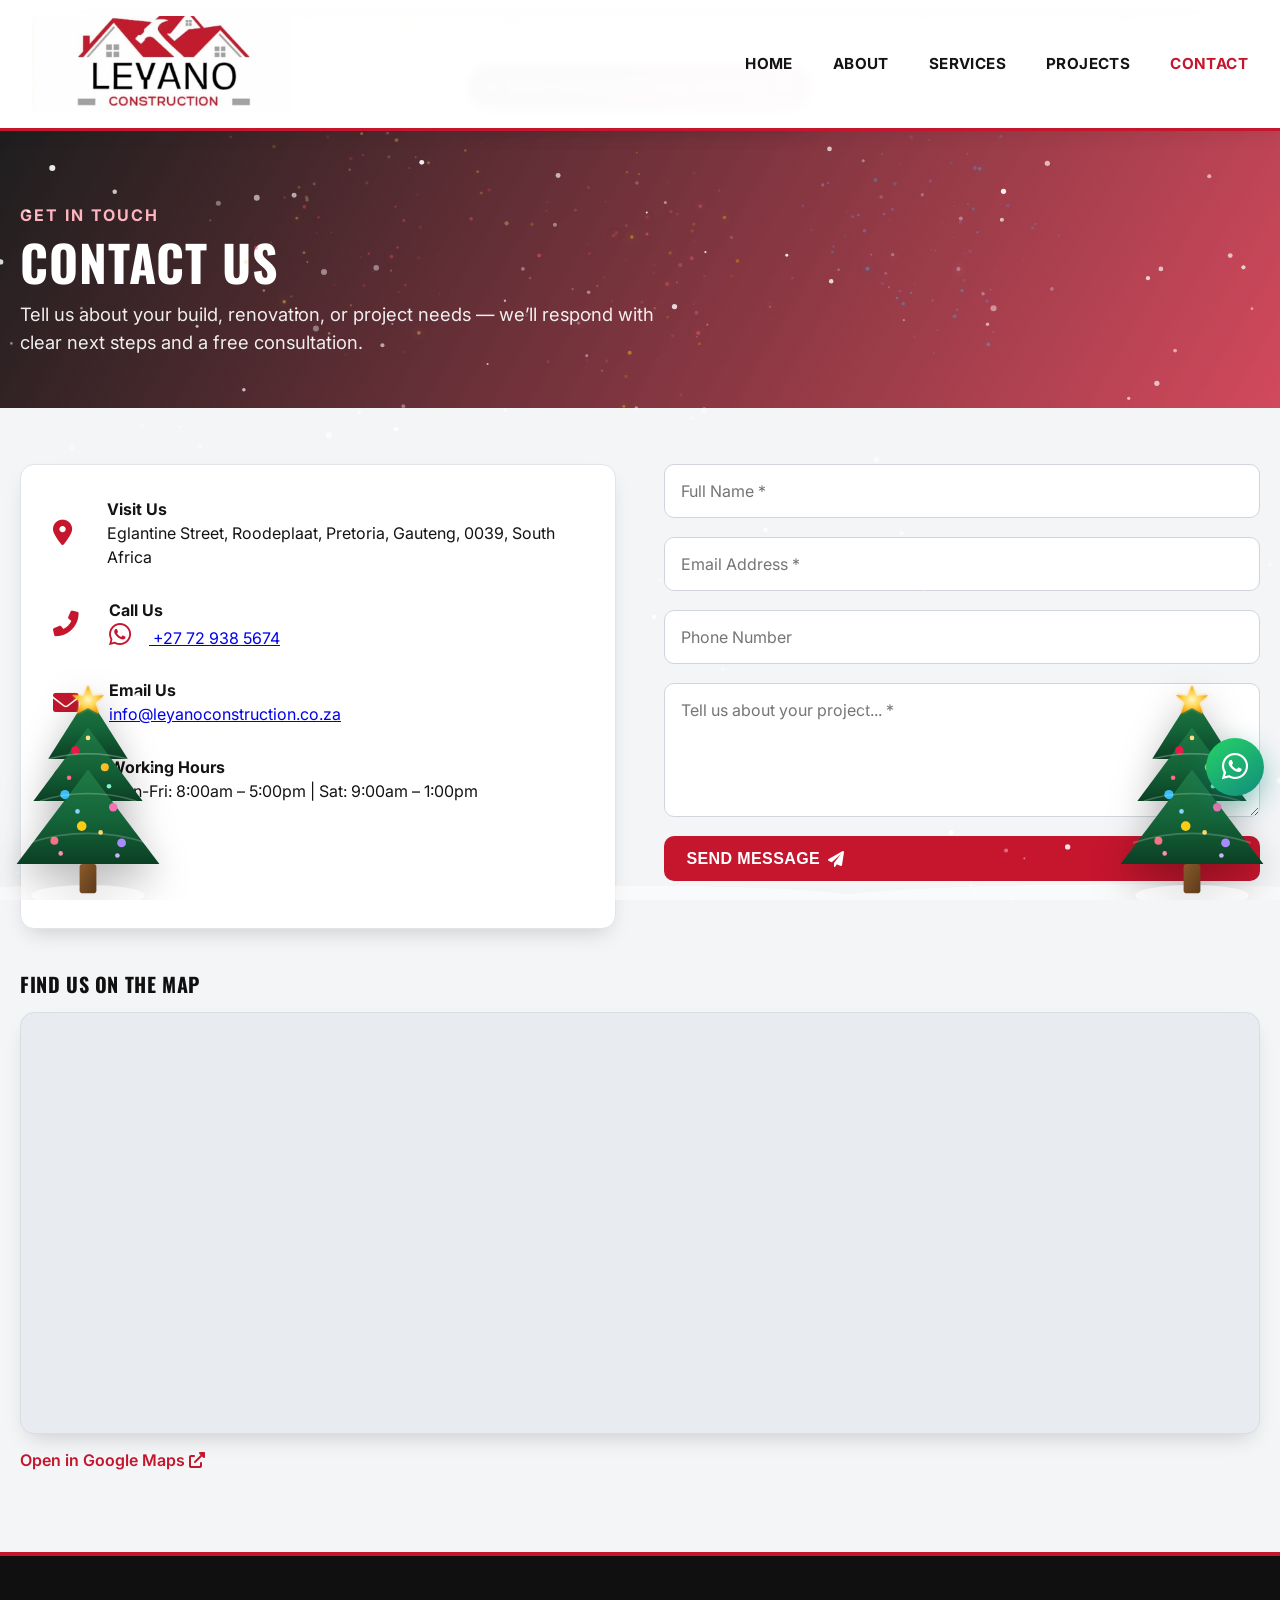
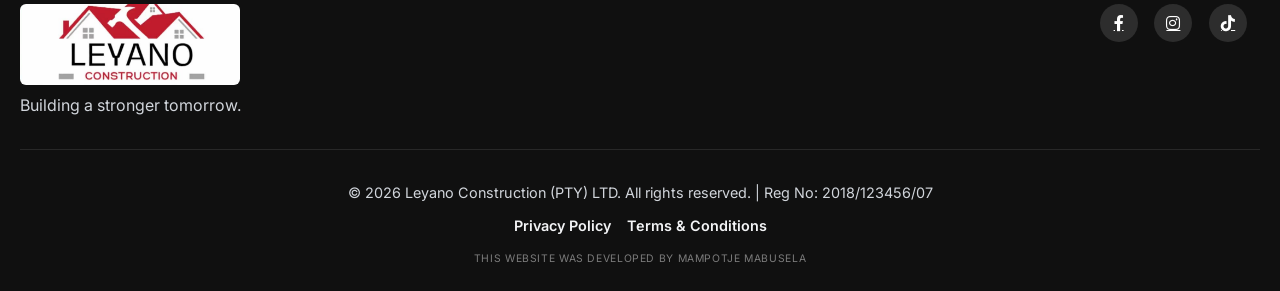
==== contact.html @ b2e906f3 "Split Projects and Contact into dedicated pages with a location map. Co-authored-by: Cursor <cursora" ====
<!DOCTYPE html>
<html lang="en">
<head>
  <meta charset="UTF-8">
  <meta name="viewport" content="width=device-width, initial-scale=1.0, viewport-fit=cover">
  <meta name="description" content="Contact Leyano Construction (PTY) LTD in Roodeplaat, Pretoria. Call, WhatsApp, email, or visit us for a free construction quote.">
  <title>Contact | Leyano Construction</title>
  <link href="https://fonts.googleapis.com/css2?family=Great+Vibes&family=Inter:opsz,wght@14..32,300;14..32,400;14..32,600;14..32,700;14..32,800&family=Oswald:wght@500;600;700&display=swap" rel="stylesheet">
  <link rel="stylesheet" href="https://cdnjs.cloudflare.com/ajax/libs/font-awesome/6.0.0-beta3/css/all.min.css">
  <link rel="stylesheet" href="assets/site.css">
  <link rel="stylesheet" href="assets/festive.css">
</head>
<body>
  <header>
    <div class="nav-bar">
      <a class="logo" href="index.html" aria-label="Leyano Construction home">
        <img src="assets/leyano-logo.png" alt="Leyano Construction logo">
      </a>
      <button class="menu-toggle" id="mobile-menu" aria-label="Toggle navigation menu" aria-controls="nav-links" aria-expanded="false">
        <i class="fas fa-bars"></i>
      </button>
      <ul class="nav-links" id="nav-links">
        <li><a href="index.html" class="nav-link">Home</a></li>
        <li><a href="index.html#about" class="nav-link">About</a></li>
        <li><a href="index.html#services" class="nav-link">Services</a></li>
        <li><a href="projects.html" class="nav-link">Projects</a></li>
        <li><a href="contact.html" class="nav-link active">Contact</a></li>
      </ul>
    </div>
  </header>

  <main>
    <section class="page-hero">
      <div class="container">
        <span class="section-eyebrow">GET IN TOUCH</span>
        <h1>Contact Us</h1>
        <p>Tell us about your build, renovation, or project needs — we’ll respond with clear next steps and a free consultation.</p>
      </div>
    </section>

    <section id="contact" class="section-muted page-section">
      <div class="container">
        <div class="contact-grid">
          <div class="contact-info">
            <div class="contact-detail">
              <i class="fas fa-map-marker-alt"></i>
              <div>
                <h4>Visit Us</h4>
                <p>Eglantine Street, Roodeplaat, Pretoria, Gauteng, 0039, South Africa</p>
              </div>
            </div>
            <div class="contact-detail">
              <i class="fas fa-phone-alt"></i>
              <div>
                <h4>Call Us</h4>
                <p>
                  <a href="https://wa.me/27729385674?text=I%20would%20like%20to%20consult%20Thato." target="_blank" rel="noopener noreferrer" aria-label="Chat with us on WhatsApp">
                    <i class="fab fa-whatsapp" aria-hidden="true"></i> +27 72 938 5674
                  </a>
                </p>
              </div>
            </div>
            <div class="contact-detail">
              <i class="fas fa-envelope"></i>
              <div>
                <h4>Email Us</h4>
                <p><a href="mailto:info@leyanoconstruction.co.za">info@leyanoconstruction.co.za</a></p>
              </div>
            </div>
            <div class="contact-detail">
              <i class="fas fa-clock"></i>
              <div>
                <h4>Working Hours</h4>
                <p>Mon-Fri: 8:00am – 5:00pm | Sat: 9:00am – 1:00pm</p>
              </div>
            </div>
          </div>
          <div>
            <form id="contactForm" class="contact-form" novalidate>
              <input type="text" id="name" placeholder="Full Name *" required>
              <input type="email" id="email" placeholder="Email Address *" required>
              <input type="tel" id="phone" placeholder="Phone Number">
              <textarea rows="5" id="message" placeholder="Tell us about your project... *" required></textarea>
              <button type="submit" class="btn">Send Message <i class="fas fa-paper-plane"></i></button>
              <div id="formFeedback" class="form-message" role="status" aria-live="polite"></div>
            </form>
          </div>
        </div>

        <div class="contact-map-wrap">
          <h3>Find Us on the Map</h3>
          <div class="contact-map">
            <iframe
              title="Leyano Construction location map — Eglantine Street, Roodeplaat, Pretoria"
              src="https://maps.google.com/maps?q=Eglantine%20Street%2C%20Roodeplaat%2C%20Pretoria%2C%20Gauteng%2C%200039%2C%20South%20Africa&t=&z=15&ie=UTF8&iwloc=&output=embed"
              loading="lazy"
              referrerpolicy="no-referrer-when-downgrade"
              allowfullscreen
            ></iframe>
          </div>
          <div class="map-actions">
            <a
              href="https://www.google.com/maps/search/?api=1&query=Eglantine%20Street%2C%20Roodeplaat%2C%20Pretoria%2C%20Gauteng%2C%200039%2C%20South%20Africa"
              target="_blank"
              rel="noopener noreferrer"
            >
              Open in Google Maps <i class="fas fa-external-link-alt" aria-hidden="true"></i>
            </a>
          </div>
        </div>
      </div>
    </section>
  </main>

  <footer>
    <div class="container">
      <div class="footer-content">
        <div class="footer-logo">
          <img src="assets/leyano-logo.png" alt="Leyano Construction logo">
          <p class="footer-tagline">Building a stronger tomorrow.</p>
        </div>
        <div class="social-icons">
          <a href="#" aria-label="Facebook"><i class="fab fa-facebook-f"></i></a>
          <a href="#" aria-label="Instagram"><i class="fab fa-instagram"></i></a>
          <a href="https://www.tiktok.com/@leyanoprojects0?_r=1&_t=ZS-950Tqzl3Lnc" target="_blank" rel="noopener noreferrer" aria-label="TikTok"><i class="fab fa-tiktok"></i></a>
        </div>
      </div>
      <div class="copyright">
        <p>&copy; <span id="currentYear"></span> Leyano Construction (PTY) LTD. All rights reserved. | Reg No: 2018/123456/07</p>
        <div class="legal-links">
          <a href="privacy.html">Privacy Policy</a>
          <a href="terms.html">Terms & Conditions</a>
        </div>
        <p class="developer-credit">This website was developed by Mampotje Mabusela</p>
      </div>
    </div>
  </footer>

  <a
    class="whatsapp-float"
    href="https://wa.me/27729385674?text=I%20would%20like%20to%20consult%20Thato."
    target="_blank"
    rel="noopener noreferrer"
    aria-label="Chat with Leyano Construction on WhatsApp"
  >
    <i class="fab fa-whatsapp" aria-hidden="true"></i>
    <span>Chat on WhatsApp</span>
  </a>

  <script src="assets/site.js" defer></script>
  <script src="assets/contact.js" defer></script>
  <script src="assets/festive.js" defer></script>
</body>
</html>
---- assets/site.css ----
* {
      margin: 0;
      padding: 0;
      box-sizing: border-box;
    }

    body {
      font-family: 'Inter', sans-serif;
      background-color: #ffffff;
      color: #141414;
      line-height: 1.5;
      scroll-behavior: smooth;
    }

    /* Variables */
    :root {
      --primary-dark: #101010;
      --primary: #c5162e;
      --primary-light: #ec2d47;
      --accent: #8b9098;
      --accent-dark: #626872;
      --gray-light: #f4f5f7;
      --gray-mid: #d9dde3;
      --text-dark: #141414;
      --text-muted: #4f555f;
      --shadow-sm: 0 10px 22px -8px rgba(0, 0, 0, 0.18);
      --shadow-md: 0 20px 28px -10px rgba(0, 0, 0, 0.24);
      --transition: all 0.3s ease;
    }

    /* Utility */
    .container {
      width: min(100% - 2.5rem, 1280px);
      margin: 0 auto;
      padding: 0;
    }

    section {
      padding: 5rem 0;
      scroll-margin-top: 100px;
    }

    .section-title {
      font-size: clamp(1.65rem, 3.8vw, 2.5rem);
      font-weight: 700;
      font-family: 'Oswald', sans-serif;
      color: var(--primary-dark);
      margin-bottom: 1rem;
      letter-spacing: 0.02em;
      text-transform: uppercase;
    }

    .section-subtitle {
      font-size: 1.125rem;
      color: var(--text-muted);
      max-width: 700px;
      margin-bottom: 3rem;
      border-left: 3px solid var(--accent);
      padding-left: 1.2rem;
    }

    .section-eyebrow {
      display: inline-block;
      font-size: 1rem;
      font-weight: 700;
      color: var(--primary);
      letter-spacing: 2px;
      margin-bottom: 0.4rem;
      text-transform: uppercase;
    }

    .btn {
      display: inline-flex;
      align-items: center;
      gap: 0.5rem;
      background-color: var(--primary);
      color: white;
      font-weight: 600;
      padding: 0.82rem 1.4rem;
      border-radius: 10px;
      text-decoration: none;
      transition: var(--transition);
      border: none;
      cursor: pointer;
      font-size: 1rem;
      text-transform: uppercase;
      letter-spacing: 0.4px;
    }

    .btn-outline {
      background: transparent;
      border: 2px solid #ffffff;
      color: #ffffff;
    }

    .btn-outline:hover {
      background: #ffffff;
      color: var(--primary-dark);
    }

    .btn:hover {
      background-color: #a50f24;
      transform: translateY(-3px);
      box-shadow: var(--shadow-sm);
    }

    .btn:disabled {
      opacity: 0.75;
      cursor: not-allowed;
      transform: none;
      box-shadow: none;
    }

    /* Header & Navigation */
    header {
      background: rgba(255, 255, 255, 0.98);
      -webkit-backdrop-filter: blur(4px);
      backdrop-filter: blur(4px);
      border-bottom: 3px solid var(--primary);
      box-shadow: 0 3px 18px rgba(0, 0, 0, 0.08);
      position: sticky;
      top: 0;
      z-index: 1300;
      transition: var(--transition);
    }

    .nav-bar {
      display: flex;
      justify-content: space-between;
      align-items: center;
      padding: 1rem 2rem;
      max-width: 1400px;
      margin: 0 auto;
    }

    .logo {
      display: inline-flex;
      align-items: center;
    }

    .logo img {
      width: clamp(160px, 22vw, 260px);
      max-width: 100%;
      height: auto;
      display: block;
    }

    .nav-links {
      display: flex;
      gap: 2.5rem;
      list-style: none;
    }

    .nav-links a {
      text-decoration: none;
      font-weight: 700;
      color: var(--text-dark);
      transition: var(--transition);
      font-size: 0.95rem;
      text-transform: uppercase;
      letter-spacing: 0.4px;
    }

    .nav-links a:hover, .nav-links a.active {
      color: var(--primary);
    }

    .menu-toggle {
      display: none;
      font-size: 1.8rem;
      cursor: pointer;
      color: var(--primary-dark);
      background: transparent;
      border: 0;
    }

    .menu-toggle:focus-visible,
    .nav-links a:focus-visible,
    .btn:focus-visible,
    .contact-form input:focus-visible,
    .contact-form textarea:focus-visible {
      outline: 3px solid rgba(197, 22, 46, 0.5);
      outline-offset: 3px;
    }

    /* Hero Section */
    .hero {
      background: linear-gradient(120deg, rgba(16, 16, 16, 0.92), rgba(16, 16, 16, 0.75) 45%, rgba(197, 22, 46, 0.68)), url('https://images.unsplash.com/photo-1541888946425-d81bb19240f5?ixlib=rb-4.0.3&auto=format&fit=crop&w=2070&q=80');
      background-size: cover;
      background-position: center 30%;
      min-height: 90vh;
      display: flex;
      align-items: center;
      color: white;
      text-align: left;
      padding: 4rem 0;
    }

    .hero-content {
      max-width: 700px;
    }

    .hero-content h2 {
      font-size: clamp(2rem, 5.5vw, 3.5rem);
      font-weight: 800;
      font-family: 'Oswald', sans-serif;
      line-height: 1.2;
      margin-bottom: 1rem;
      text-transform: uppercase;
    }

    .hero-content p {
      font-size: clamp(1rem, 2.1vw, 1.2rem);
      margin-bottom: 2rem;
      opacity: 0.9;
    }

    .hero-buttons {
      display: flex;
      gap: 1.2rem;
      flex-wrap: wrap;
    }

    /* Cards */
    .services-grid {
      display: grid;
      grid-template-columns: repeat(auto-fit, minmax(280px, 1fr));
      gap: 2rem;
      margin-top: 1rem;
    }

    .projects-grid {
      display: grid;
      grid-template-columns: repeat(auto-fit, minmax(280px, 1fr));
      gap: 1.6rem;
      margin-top: 1.2rem;
    }

    .project-filters {
      display: flex;
      flex-wrap: wrap;
      gap: 0.7rem;
      margin-top: 0.9rem;
    }

    .filter-btn {
      border: 1px solid #cfd3d9;
      background: #ffffff;
      color: var(--text-dark);
      font-weight: 700;
      font-size: 0.8rem;
      letter-spacing: 0.4px;
      text-transform: uppercase;
      border-radius: 999px;
      padding: 0.45rem 0.9rem;
      cursor: pointer;
      transition: var(--transition);
    }

    .filter-btn:hover {
      border-color: var(--primary);
      color: var(--primary);
    }

    .filter-btn.active {
      background: var(--primary);
      border-color: var(--primary);
      color: #ffffff;
    }

    .service-card {
      background: white;
      border-radius: 14px;
      padding: 2rem;
      transition: var(--transition);
      box-shadow: var(--shadow-sm);
      border: 1px solid #e2e4e8;
    }

    .project-card {
      background: #ffffff;
      border-radius: 14px;
      overflow: hidden;
      transition: var(--transition);
      box-shadow: var(--shadow-sm);
      border: 1px solid #e2e4e8;
    }

    .service-card:hover, .project-card:hover {
      transform: translateY(-8px);
      box-shadow: var(--shadow-md);
      border-color: var(--primary);
    }

    .service-icon {
      font-size: 2.8rem;
      color: var(--primary);
      margin-bottom: 1.5rem;
    }

    .service-card h3, .project-card h3 {
      font-size: 1.5rem;
      margin-bottom: 1rem;
      font-weight: 700;
    }

    .project-card img {
      width: 100%;
      height: 240px;
      object-fit: cover;
      display: block;
      transition: transform 0.45s ease;
    }

    .project-card:hover img {
      transform: scale(1.04);
    }

    .project-card.featured {
      grid-column: span 2;
    }

    .project-content {
      padding: 1rem 1.1rem 1.2rem;
    }

    .project-card h3 {
      font-size: 1.2rem;
      margin-bottom: 0.45rem;
      font-family: 'Oswald', sans-serif;
      text-transform: uppercase;
      letter-spacing: 0.02em;
    }

    .project-tag {
      display: inline-block;
      font-size: 0.72rem;
      font-weight: 700;
      text-transform: uppercase;
      letter-spacing: 0.5px;
      color: #ffffff;
      background: var(--primary);
      border-radius: 999px;
      padding: 0.24rem 0.65rem;
      margin-bottom: 0.7rem;
    }

    .project-card p {
      color: var(--text-muted);
      font-size: 0.95rem;
    }

    .project-card.hidden {
      display: none;
    }

    .lightbox {
      position: fixed;
      inset: 0;
      background: rgba(0, 0, 0, 0.86);
      display: none;
      align-items: center;
      justify-content: center;
      padding: 1rem;
      z-index: 1200;
    }

    .lightbox.active {
      display: flex;
    }

    .lightbox-content {
      position: relative;
      width: min(1100px, 100%);
      max-height: 92vh;
      border-radius: 14px;
      overflow: hidden;
      border: 2px solid rgba(255, 255, 255, 0.2);
      box-shadow: var(--shadow-md);
      background: #111;
    }

    .lightbox img {
      width: 100%;
      max-height: 82vh;
      object-fit: contain;
      display: block;
      background: #111;
    }

    .lightbox-caption {
      color: #fff;
      font-size: 0.95rem;
      padding: 0.8rem 1rem 1rem;
    }

    .lightbox-close {
      position: absolute;
      top: 0.45rem;
      right: 0.55rem;
      border: 0;
      width: 36px;
      height: 36px;
      border-radius: 50%;
      background: rgba(0, 0, 0, 0.55);
      color: #fff;
      font-size: 1.5rem;
      line-height: 1;
      cursor: pointer;
    }

    /* About Section */
    .about-grid {
      display: grid;
      grid-template-columns: 1fr 1fr;
      gap: 3rem;
      align-items: center;
    }

    .about-img img {
      width: 100%;
      border-radius: 12px;
      box-shadow: var(--shadow-md);
      height: auto;
    }

    .about-text h3 {
      font-size: 1.8rem;
      color: var(--primary-dark);
      margin-bottom: 1.5rem;
    }

    .about-text p {
      margin-bottom: 1.2rem;
      color: var(--text-muted);
    }

    .about-stats {
      display: flex;
      gap: 2rem;
      margin-top: 2rem;
      flex-wrap: wrap;
    }

    .stat h4 {
      font-size: 2rem;
      font-weight: 800;
      color: var(--primary);
      font-family: 'Oswald', sans-serif;
    }

    /* Founder Section */
    .founder-section {
      background: linear-gradient(180deg, #ffffff 0%, #f7f8fa 100%);
      border-top: 1px solid #e6e8ed;
      border-bottom: 1px solid #e6e8ed;
    }

    .founder-grid {
      display: grid;
      grid-template-columns: 1.15fr 0.85fr;
      gap: 2rem;
      align-items: stretch;
    }

    .founder-content {
      background: #ffffff;
      border: 1px solid #e1e4ea;
      border-left: 5px solid var(--primary);
      border-radius: 14px;
      padding: 1.6rem;
      box-shadow: var(--shadow-sm);
    }

    .founder-content h3 {
      font-size: clamp(1.2rem, 2.2vw, 1.6rem);
      margin-bottom: 0.8rem;
      font-family: 'Oswald', sans-serif;
      text-transform: uppercase;
      letter-spacing: 0.02em;
      color: var(--primary-dark);
    }

    .founder-signature {
      font-family: 'Great Vibes', cursive;
      font-size: clamp(2rem, 4.8vw, 3.1rem);
      color: #000000;
      line-height: 1;
      margin: 0.2rem 0 1.2rem;
      letter-spacing: 0.02em;
    }

    .founder-content p {
      color: var(--text-muted);
      margin-bottom: 0.95rem;
    }

    .trust-points {
      list-style: none;
      display: grid;
      grid-template-columns: 1fr 1fr;
      gap: 0.75rem;
      margin-top: 1rem;
    }

    .trust-points li {
      background: #fff;
      border: 1px solid #e3e6ec;
      border-radius: 10px;
      padding: 0.72rem;
      font-size: 0.92rem;
      color: #1d242e;
      display: flex;
      align-items: flex-start;
      gap: 0.55rem;
    }

    .trust-points i {
      color: var(--primary);
      margin-top: 0.15rem;
      flex-shrink: 0;
    }

    .trust-panel {
      background: #101319;
      color: #e5e7eb;
      border-radius: 14px;
      border: 1px solid #2a303b;
      padding: 1.4rem;
      box-shadow: var(--shadow-md);
    }

    .trust-panel h4 {
      font-family: 'Oswald', sans-serif;
      font-size: 1.25rem;
      margin-bottom: 1rem;
      text-transform: uppercase;
      letter-spacing: 0.03em;
    }

    .trust-metrics {
      list-style: none;
      display: grid;
      gap: 0.65rem;
      margin-bottom: 1rem;
    }

    .trust-metrics li {
      background: rgba(255, 255, 255, 0.04);
      border: 1px solid rgba(255, 255, 255, 0.09);
      border-radius: 10px;
      padding: 0.65rem 0.75rem;
      font-size: 0.92rem;
    }

    .trust-promise {
      font-size: 0.95rem;
      color: #dbe0e8;
      border-top: 1px dashed rgba(255, 255, 255, 0.18);
      padding-top: 0.85rem;
    }

    /* Contact Section */
    .contact-grid {
      display: grid;
      grid-template-columns: 1fr 1fr;
      gap: 3rem;
    }

    .contact-info {
      background: #ffffff;
      padding: 2rem;
      border-radius: 14px;
      border: 1px solid #e1e4e9;
      box-shadow: var(--shadow-sm);
    }

    .section-muted {
      background-color: var(--gray-light);
    }

    .contact-detail {
      display: flex;
      align-items: center;
      gap: 1rem;
      margin-bottom: 1.8rem;
    }

    .contact-detail i {
      font-size: 1.6rem;
      color: var(--primary);
      width: 40px;
    }

    .contact-form {
      display: flex;
      flex-direction: column;
      gap: 1.2rem;
    }

    .contact-form input, .contact-form textarea {
      padding: 1rem;
      border: 1px solid #d1d5db;
      border-radius: 10px;
      font-family: inherit;
      font-size: 1rem;
      transition: var(--transition);
      background: #ffffff;
    }

    .contact-form input:focus, .contact-form textarea:focus {
      outline: none;
      border-color: var(--primary);
      box-shadow: 0 0 0 3px rgba(197, 22, 46, 0.18);
    }

    .form-message {
      margin-top: 0.5rem;
      font-weight: 500;
      min-height: 1.3rem;
    }

    /* Floating WhatsApp */
    .whatsapp-float {
      position: fixed;
      right: max(1rem, env(safe-area-inset-right));
      bottom: max(6.5rem, calc(env(safe-area-inset-bottom) + 6.5rem));
      z-index: 1400;
      width: 3.65rem;
      height: 3.65rem;
      border-radius: 50%;
      display: inline-flex;
      align-items: center;
      justify-content: center;
      background: linear-gradient(145deg, #25d366 0%, #128c7e 100%);
      color: #ffffff;
      font-size: 1.85rem;
      text-decoration: none;
      box-shadow:
        0 10px 28px rgba(18, 140, 126, 0.45),
        0 0 0 0 rgba(37, 211, 102, 0.55);
      transition: transform 0.25s ease, box-shadow 0.25s ease;
      animation: whatsapp-pulse 2.4s ease-out infinite;
    }

    .whatsapp-float:hover,
    .whatsapp-float:focus-visible {
      transform: translateY(-3px) scale(1.06);
      box-shadow:
        0 14px 32px rgba(18, 140, 126, 0.55),
        0 0 0 6px rgba(37, 211, 102, 0.18);
      outline: none;
    }

    .whatsapp-float span {
      position: absolute;
      width: 1px;
      height: 1px;
      padding: 0;
      margin: -1px;
      overflow: hidden;
      clip: rect(0, 0, 0, 0);
      white-space: nowrap;
      border: 0;
    }

    @keyframes whatsapp-pulse {
      0% { box-shadow: 0 10px 28px rgba(18, 140, 126, 0.45), 0 0 0 0 rgba(37, 211, 102, 0.5); }
      70% { box-shadow: 0 10px 28px rgba(18, 140, 126, 0.45), 0 0 0 16px rgba(37, 211, 102, 0); }
      100% { box-shadow: 0 10px 28px rgba(18, 140, 126, 0.45), 0 0 0 0 rgba(37, 211, 102, 0); }
    }

    @media (max-width: 720px) {
      .whatsapp-float {
        width: 3.35rem;
        height: 3.35rem;
        font-size: 1.7rem;
        bottom: max(5.25rem, calc(env(safe-area-inset-bottom) + 5.25rem));
      }
    }

    @media (prefers-reduced-motion: reduce) {
      .whatsapp-float {
        animation: none;
      }
    }

    /* Footer */
    footer {
      background: var(--primary-dark);
      color: #d1d5db;
      padding: 3rem 0 1.5rem;
      border-top: 4px solid var(--primary);
    }

    .footer-content {
      display: flex;
      justify-content: space-between;
      flex-wrap: wrap;
      gap: 2rem;
      margin-bottom: 2rem;
    }

    .footer-logo h3 {
      font-size: 1.6rem;
      color: white;
    }

    .footer-tagline {
      margin-top: 0.5rem;
    }

    .footer-logo img {
      width: clamp(170px, 18vw, 220px);
      max-width: 100%;
      height: auto;
      display: block;
      border-radius: 6px;
    }

    .social-icons a {
      color: white;
      background: rgba(255,255,255,0.12);
      width: 38px;
      height: 38px;
      display: inline-flex;
      align-items: center;
      justify-content: center;
      border-radius: 50%;
      margin-right: 0.8rem;
      transition: var(--transition);
    }

    .social-icons a:hover {
      background: var(--primary);
      transform: translateY(-3px);
    }

    .copyright {
      text-align: center;
      padding-top: 2rem;
      border-top: 1px solid rgba(255,255,255,0.1);
      font-size: 0.9rem;
    }

    .legal-links {
      margin-top: 0.7rem;
      display: flex;
      justify-content: center;
      gap: 1rem;
      flex-wrap: wrap;
    }

    .legal-links a {
      color: #f3f4f6;
      text-decoration: none;
      font-weight: 600;
      font-size: 0.9rem;
    }

    .legal-links a:hover {
      color: #ffffff;
      text-decoration: underline;
      text-underline-offset: 3px;
    }

    .developer-credit {
      margin-top: 1rem;
      font-size: 0.65rem;
      letter-spacing: 0.06em;
      color: rgba(255, 255, 255, 0.45);
      text-transform: uppercase;
      line-height: 1.4;
    }

    /* Responsive */
    @media (max-width: 1200px) {
      .nav-links {
        gap: 1.6rem;
      }
      .nav-bar {
        padding: 0.95rem 1.3rem;
      }
      .hero {
        min-height: 82vh;
      }
    }

    @media (max-width: 992px) {
      .about-grid, .contact-grid {
        grid-template-columns: 1fr;
      }
      .founder-grid {
        grid-template-columns: 1fr;
      }
      .hero-content h2 {
        font-size: 2.5rem;
      }
      .section-title {
        font-size: 2rem;
      }
      .projects-grid {
        grid-template-columns: repeat(auto-fit, minmax(240px, 1fr));
      }
    }

    @media (max-width: 768px) {
      .menu-toggle {
        display: block;
      }
      .nav-links {
        position: fixed;
        top: 75px;
        left: -100%;
        background: white;
        width: 80%;
        height: calc(100vh - 75px);
        flex-direction: column;
        padding: 2rem;
        gap: 2rem;
        box-shadow: 2px 0 20px rgba(0,0,0,0.1);
        transition: 0.3s ease;
        z-index: 999;
      }
      .nav-links.active {
        left: 0;
      }
      .nav-bar {
        padding: 0.8rem 1.5rem;
      }
      .hero-content h2 {
        font-size: 2rem;
      }
      .container {
        width: min(100% - 2rem, 1280px);
      }
      section {
        padding: 3rem 0;
      }
      .services-grid, .projects-grid {
        grid-template-columns: 1fr;
      }
      .project-card.featured {
        grid-column: span 1;
      }
      .hero-buttons .btn {
        width: 100%;
        justify-content: center;
      }
      .project-card img {
        height: 220px;
      }
    }

    @media (max-width: 576px) {
      .nav-bar {
        padding: 0.7rem 0.9rem;
      }
      .container {
        width: min(100% - 1.2rem, 1280px);
      }
      .hero {
        min-height: 78vh;
        padding: 2.8rem 0;
      }
      .hero-content h2 {
        font-size: 1.75rem;
      }
      .hero-content p {
        font-size: 0.96rem;
      }
      .section-title {
        font-size: 1.55rem;
      }
      .section-eyebrow {
        font-size: 0.86rem;
      }
      .service-card {
        padding: 1.25rem;
      }
      .founder-content {
        padding: 1.2rem;
      }
      .trust-points {
        grid-template-columns: 1fr;
      }
      .contact-info {
        padding: 1.2rem;
      }
      .about-stats {
        gap: 1.1rem;
      }
      .stat h4 {
        font-size: 1.5rem;
      }
      .project-card img {
        height: 200px;
      }
      .lightbox-content {
        border-radius: 10px;
      }
    }

    @media (max-width: 380px) {
      .logo img {
        width: 145px;
      }
      .menu-toggle {
        font-size: 1.5rem;
      }
      .hero-content h2 {
        font-size: 1.6rem;
      }
      .btn {
        font-size: 0.92rem;
      }
    }

    @media (min-width: 1600px) {
      .container {
        width: min(100% - 4.5rem, 1520px);
      }
      section {
        padding: 6rem 0;
      }
      .section-title {
        font-size: 3rem;
      }
      .hero {
        min-height: 86vh;
      }
      .hero-content {
        max-width: 840px;
      }
      .projects-grid {
        grid-template-columns: repeat(4, minmax(0, 1fr));
      }
      .project-card img {
        height: 260px;
      }
    }

    @media (min-width: 2200px) {
      html {
        font-size: 18px;
      }
      .container {
        width: min(100% - 6rem, 1900px);
      }
      .hero {
        min-height: 78vh;
      }
      .project-card img {
        height: 300px;
      }
    }

    @media (prefers-reduced-motion: reduce) {
      *,
      *::before,
      *::after {
        animation-duration: 0.01ms !important;
        animation-iteration-count: 1 !important;
        transition-duration: 0.01ms !important;
        scroll-behavior: auto !important;
      }
    }

/* Subpage hero */
.page-hero {
  background: linear-gradient(120deg, rgba(16, 16, 16, 0.94), rgba(197, 22, 46, 0.78)),
    url("https://images.unsplash.com/photo-1541888946425-d81bb19240f5?ixlib=rb-4.0.3&auto=format&fit=crop&w=2070&q=80");
  background-size: cover;
  background-position: center 30%;
  color: #ffffff;
  padding: 4.5rem 0 3.2rem;
  text-align: left;
}

.page-hero h1 {
  font-family: "Oswald", sans-serif;
  font-size: clamp(2rem, 5vw, 3.1rem);
  text-transform: uppercase;
  letter-spacing: 0.02em;
  margin-bottom: 0.7rem;
  line-height: 1.15;
}

.page-hero p {
  max-width: 640px;
  opacity: 0.92;
  font-size: clamp(1rem, 2vw, 1.15rem);
}

.page-hero .section-eyebrow {
  color: #ffb4bf;
}

.page-section {
  padding-top: 3.5rem;
}

/* Homepage CTA band */
.cta-band {
  padding: 4rem 0;
  background: linear-gradient(135deg, #101010 0%, #1a1a1a 55%, #4a0c16 100%);
  color: #ffffff;
}

.cta-band-grid {
  display: grid;
  grid-template-columns: repeat(2, minmax(0, 1fr));
  gap: 1.5rem;
}

.cta-card {
  border: 1px solid rgba(255, 255, 255, 0.14);
  background: rgba(255, 255, 255, 0.04);
  border-radius: 14px;
  padding: 1.6rem 1.4rem;
}

.cta-card h3 {
  font-family: "Oswald", sans-serif;
  text-transform: uppercase;
  letter-spacing: 0.03em;
  margin-bottom: 0.55rem;
  font-size: 1.35rem;
}

.cta-card p {
  color: rgba(255, 255, 255, 0.78);
  margin-bottom: 1.1rem;
}

.cta-card .btn-outline {
  border-color: rgba(255, 255, 255, 0.7);
}

/* Contact map */
.contact-map-wrap {
  margin-top: 2.5rem;
}

.contact-map-wrap h3 {
  font-family: "Oswald", sans-serif;
  text-transform: uppercase;
  letter-spacing: 0.03em;
  margin-bottom: 0.85rem;
  font-size: 1.25rem;
  color: var(--primary-dark);
}

.contact-map {
  border: 1px solid var(--gray-mid);
  border-radius: 14px;
  overflow: hidden;
  box-shadow: var(--shadow-sm);
  background: #e8ebf0;
  min-height: 360px;
}

.contact-map iframe {
  display: block;
  width: 100%;
  height: 420px;
  border: 0;
}

.map-actions {
  margin-top: 0.85rem;
  display: flex;
  flex-wrap: wrap;
  gap: 0.75rem;
  align-items: center;
}

.map-actions a {
  color: var(--primary);
  font-weight: 600;
  text-decoration: none;
}

.map-actions a:hover {
  text-decoration: underline;
}

@media (max-width: 860px) {
  .cta-band-grid {
    grid-template-columns: 1fr;
  }

  .contact-map iframe {
    height: 320px;
  }
}
---- assets/festive.css ----
/* Leyano festive overlay — Christmas & New Year */
.festive-layer {
  pointer-events: none;
  position: fixed;
  inset: 0;
  z-index: 1200;
  overflow: hidden;
}

.festive-layer * {
  pointer-events: none;
}

#festive-sky {
  position: absolute;
  inset: 0;
  width: 100%;
  height: 100%;
  display: block;
}

.festive-garland {
  position: absolute;
  top: 0;
  left: 0;
  right: 0;
  height: 52px;
  z-index: 2;
  background:
    radial-gradient(circle at 8% 18px, #ffd76a 0 5px, transparent 6px),
    radial-gradient(circle at 16% 28px, #ff4d6d 0 5px, transparent 6px),
    radial-gradient(circle at 24% 16px, #5eead4 0 5px, transparent 6px),
    radial-gradient(circle at 32% 30px, #fbbf24 0 5px, transparent 6px),
    radial-gradient(circle at 40% 18px, #fb7185 0 5px, transparent 6px),
    radial-gradient(circle at 48% 28px, #86efac 0 5px, transparent 6px),
    radial-gradient(circle at 56% 16px, #fde047 0 5px, transparent 6px),
    radial-gradient(circle at 64% 30px, #f472b6 0 5px, transparent 6px),
    radial-gradient(circle at 72% 18px, #67e8f9 0 5px, transparent 6px),
    radial-gradient(circle at 80% 28px, #fdba74 0 5px, transparent 6px),
    radial-gradient(circle at 88% 16px, #c084fc 0 5px, transparent 6px),
    radial-gradient(circle at 96% 30px, #f87171 0 5px, transparent 6px);
  filter: drop-shadow(0 0 6px rgba(255, 215, 120, 0.55));
  opacity: 0.95;
  mask-image: linear-gradient(180deg, #000 35%, transparent 100%);
  -webkit-mask-image: linear-gradient(180deg, #000 35%, transparent 100%);
  animation: festive-garland-glow 2.8s ease-in-out infinite alternate;
}

.festive-garland::before {
  content: "";
  position: absolute;
  left: 0;
  right: 0;
  top: 10px;
  height: 3px;
  background: linear-gradient(90deg, transparent, #1a4d2e 8%, #14532d 50%, #1a4d2e 92%, transparent);
  border-radius: 999px;
  box-shadow: 0 2px 8px rgba(0, 0, 0, 0.18);
}

.festive-banner {
  position: absolute;
  top: 64px;
  left: 50%;
  transform: translateX(-50%);
  z-index: 3;
  display: inline-flex;
  align-items: center;
  gap: 0.65rem;
  padding: 0.55rem 1rem 0.55rem 0.9rem;
  border-radius: 999px;
  background: linear-gradient(135deg, rgba(16, 16, 16, 0.88), rgba(197, 22, 46, 0.82));
  border: 1px solid rgba(255, 215, 128, 0.45);
  box-shadow:
    0 10px 30px rgba(0, 0, 0, 0.28),
    0 0 24px rgba(255, 200, 80, 0.22),
    inset 0 1px 0 rgba(255, 255, 255, 0.18);
  color: #fff8e7;
  font-family: "Oswald", sans-serif;
  font-size: clamp(0.72rem, 1.8vw, 0.92rem);
  letter-spacing: 0.08em;
  text-transform: uppercase;
  white-space: nowrap;
  pointer-events: auto;
  animation: festive-banner-in 0.9s cubic-bezier(0.22, 1, 0.36, 1) both;
}

.festive-banner .festive-banner-icon {
  font-size: 1rem;
  filter: drop-shadow(0 0 6px rgba(255, 215, 100, 0.8));
}

.festive-banner button {
  pointer-events: auto;
  appearance: none;
  border: 0;
  background: rgba(255, 255, 255, 0.14);
  color: #fff;
  width: 1.45rem;
  height: 1.45rem;
  border-radius: 50%;
  cursor: pointer;
  font-size: 0.85rem;
  line-height: 1;
  display: grid;
  place-items: center;
  transition: background 0.2s ease, transform 0.2s ease;
}

.festive-banner button:hover {
  background: rgba(255, 255, 255, 0.28);
  transform: scale(1.06);
}

.festive-tree {
  position: absolute;
  bottom: -8px;
  width: min(168px, 28vw);
  z-index: 2;
  filter: drop-shadow(0 12px 18px rgba(0, 0, 0, 0.28));
  transform-origin: 50% 100%;
  animation: festive-tree-sway 5.5s ease-in-out infinite;
}

.festive-tree--left {
  left: max(4px, env(safe-area-inset-left));
}

.festive-tree--right {
  right: max(4px, env(safe-area-inset-right));
  animation-delay: -2.4s;
}

.festive-tree svg {
  display: block;
  width: 100%;
  height: auto;
}

.festive-tree .ornament {
  animation: festive-twinkle 1.8s ease-in-out infinite;
}

.festive-tree .ornament:nth-child(odd) {
  animation-delay: 0.4s;
}

.festive-tree .ornament:nth-child(3n) {
  animation-delay: 0.9s;
}

.festive-tree .star {
  transform-origin: center;
  animation: festive-star-pulse 2.2s ease-in-out infinite;
}

.festive-tree .light {
  animation: festive-bulb 1.4s ease-in-out infinite;
}

.festive-tree .light:nth-of-type(2n) {
  animation-delay: 0.35s;
}

.festive-tree .light:nth-of-type(3n) {
  animation-delay: 0.7s;
}

.festive-snow-mound {
  position: absolute;
  bottom: 0;
  left: 0;
  right: 0;
  height: 28px;
  background:
    radial-gradient(ellipse 40% 100% at 12% 100%, rgba(255, 255, 255, 0.92) 0 55%, transparent 56%),
    radial-gradient(ellipse 35% 100% at 50% 100%, rgba(255, 255, 255, 0.88) 0 50%, transparent 51%),
    radial-gradient(ellipse 42% 100% at 88% 100%, rgba(255, 255, 255, 0.9) 0 55%, transparent 56%);
  opacity: 0.55;
  z-index: 1;
  filter: blur(0.2px);
}

@keyframes festive-garland-glow {
  from { filter: drop-shadow(0 0 4px rgba(255, 215, 120, 0.35)); opacity: 0.85; }
  to { filter: drop-shadow(0 0 10px rgba(255, 215, 120, 0.75)); opacity: 1; }
}

@keyframes festive-banner-in {
  from { opacity: 0; transform: translate(-50%, -18px) scale(0.96); }
  to { opacity: 1; transform: translate(-50%, 0) scale(1); }
}

@keyframes festive-tree-sway {
  0%, 100% { transform: rotate(-1.2deg); }
  50% { transform: rotate(1.4deg); }
}

@keyframes festive-twinkle {
  0%, 100% { opacity: 0.75; filter: brightness(0.95); }
  50% { opacity: 1; filter: brightness(1.35); }
}

@keyframes festive-star-pulse {
  0%, 100% { transform: scale(1); filter: drop-shadow(0 0 4px #ffe08a); }
  50% { transform: scale(1.12); filter: drop-shadow(0 0 12px #ffd24a); }
}

@keyframes festive-bulb {
  0%, 100% { opacity: 0.55; }
  50% { opacity: 1; }
}

@media (max-width: 720px) {
  .festive-tree {
    width: min(118px, 34vw);
  }

  .festive-banner {
    top: 58px;
    max-width: calc(100vw - 1.5rem);
    white-space: normal;
    text-align: center;
    line-height: 1.25;
    border-radius: 16px;
    padding: 0.5rem 0.75rem;
  }

  .festive-garland {
    height: 40px;
    opacity: 0.8;
  }

  .festive-snow-mound {
    height: 18px;
    opacity: 0.4;
  }
}

@media (prefers-reduced-motion: reduce) {
  .festive-garland,
  .festive-tree,
  .festive-tree .ornament,
  .festive-tree .star,
  .festive-tree .light,
  .festive-banner {
    animation: none !important;
  }

  #festive-sky {
    display: none;
  }
}
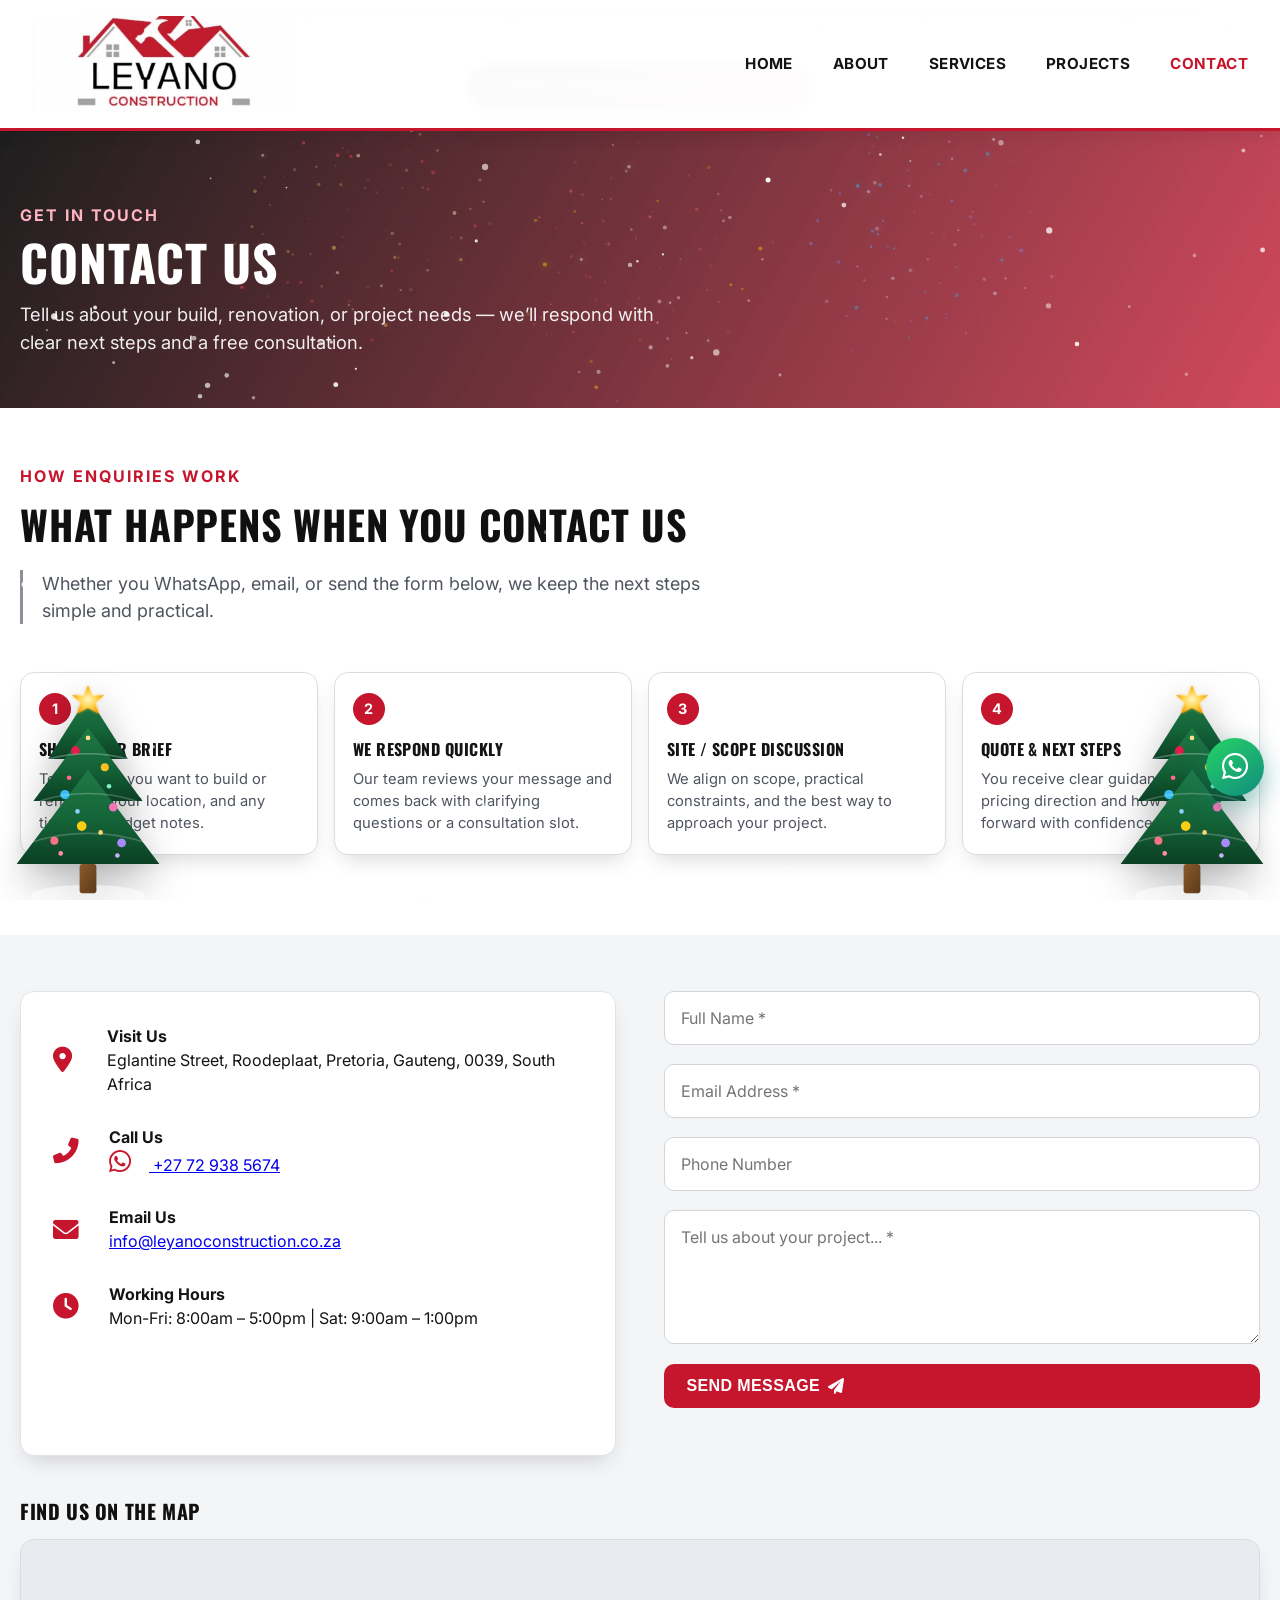
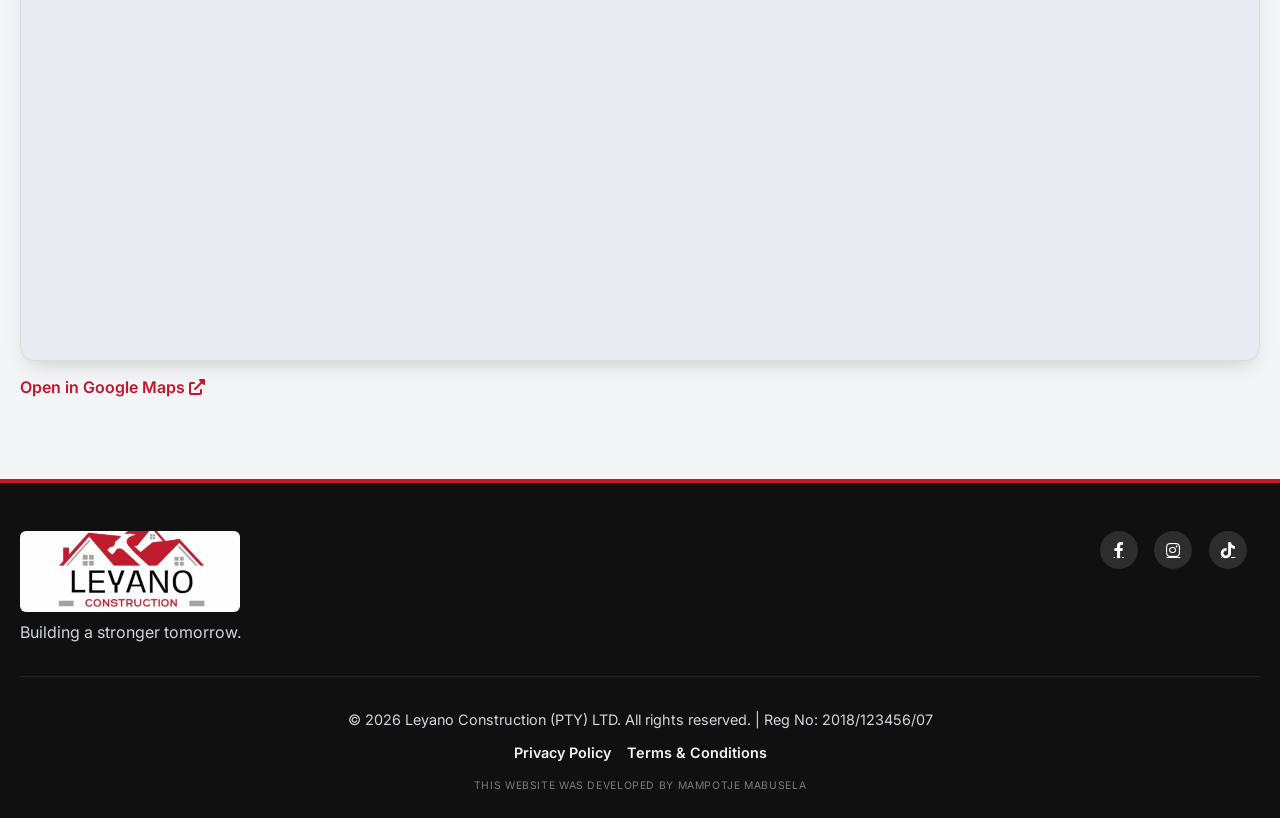
==== commit 2d466de1: "Give every main nav item its own content-rich page. Co-authored-by: Cursor <cursoragent@cursor.com>" ====
--- a/contact.html
+++ b/contact.html
@@ -21,8 +21,8 @@
       </button>
       <ul class="nav-links" id="nav-links">
         <li><a href="index.html" class="nav-link">Home</a></li>
-        <li><a href="index.html#about" class="nav-link">About</a></li>
-        <li><a href="index.html#services" class="nav-link">Services</a></li>
+        <li><a href="about.html" class="nav-link">About</a></li>
+        <li><a href="services.html" class="nav-link">Services</a></li>
         <li><a href="projects.html" class="nav-link">Projects</a></li>
         <li><a href="contact.html" class="nav-link active">Contact</a></li>
       </ul>
@@ -35,6 +35,32 @@
         <span class="section-eyebrow">GET IN TOUCH</span>
         <h1>Contact Us</h1>
         <p>Tell us about your build, renovation, or project needs — we’ll respond with clear next steps and a free consultation.</p>
+      </div>
+    </section>
+
+    <section class="page-section">
+      <div class="container">
+        <span class="section-eyebrow">HOW ENQUIRIES WORK</span>
+        <h2 class="section-title">What Happens When You Contact Us</h2>
+        <p class="section-subtitle">Whether you WhatsApp, email, or send the form below, we keep the next steps simple and practical.</p>
+        <div class="process-steps">
+          <article class="process-step">
+            <h3>Share Your Brief</h3>
+            <p>Tell us what you want to build or renovate, your location, and any timing or budget notes.</p>
+          </article>
+          <article class="process-step">
+            <h3>We Respond Quickly</h3>
+            <p>Our team reviews your message and comes back with clarifying questions or a consultation slot.</p>
+          </article>
+          <article class="process-step">
+            <h3>Site / Scope Discussion</h3>
+            <p>We align on scope, practical constraints, and the best way to approach your project.</p>
+          </article>
+          <article class="process-step">
+            <h3>Quote & Next Steps</h3>
+            <p>You receive clear guidance on pricing direction and how to move forward with confidence.</p>
+          </article>
+        </div>
       </div>
     </section>
 
--- a/assets/site.css
+++ b/assets/site.css
@@ -1013,6 +1013,10 @@
   gap: 1.5rem;
 }
 
+.cta-band-grid:has(.cta-card:nth-child(3)) {
+  grid-template-columns: repeat(4, minmax(0, 1fr));
+}
+
 .cta-card {
   border: 1px solid rgba(255, 255, 255, 0.14);
   background: rgba(255, 255, 255, 0.04);
@@ -1085,8 +1089,15 @@
   text-decoration: underline;
 }
 
+@media (max-width: 1100px) {
+  .cta-band-grid:has(.cta-card:nth-child(3)) {
+    grid-template-columns: repeat(2, minmax(0, 1fr));
+  }
+}
+
 @media (max-width: 860px) {
-  .cta-band-grid {
+  .cta-band-grid,
+  .cta-band-grid:has(.cta-card:nth-child(3)) {
     grid-template-columns: 1fr;
   }
 
@@ -1094,3 +1105,265 @@
     height: 320px;
   }
 }
+
+/* Home intro & highlights */
+.home-intro {
+  padding: 4.5rem 0 3rem;
+}
+
+.home-intro-grid {
+  display: grid;
+  grid-template-columns: 1.2fr 0.8fr;
+  gap: 2.2rem;
+  align-items: start;
+}
+
+.home-intro-copy h3 {
+  font-family: "Oswald", sans-serif;
+  font-size: clamp(1.35rem, 2.8vw, 1.85rem);
+  text-transform: uppercase;
+  letter-spacing: 0.02em;
+  margin-bottom: 0.85rem;
+  color: var(--primary-dark);
+}
+
+.home-intro-copy p {
+  color: var(--text-muted);
+  margin-bottom: 1rem;
+  max-width: 62ch;
+}
+
+.home-pillars {
+  display: grid;
+  gap: 0.9rem;
+}
+
+.home-pillar {
+  border: 1px solid var(--gray-mid);
+  border-left: 4px solid var(--primary);
+  background: #fff;
+  border-radius: 12px;
+  padding: 1rem 1.1rem;
+  box-shadow: var(--shadow-sm);
+}
+
+.home-pillar strong {
+  display: block;
+  font-family: "Oswald", sans-serif;
+  letter-spacing: 0.03em;
+  text-transform: uppercase;
+  margin-bottom: 0.25rem;
+  color: var(--primary-dark);
+}
+
+.home-pillar p {
+  color: var(--text-muted);
+  font-size: 0.95rem;
+  margin: 0;
+}
+
+.highlight-strip {
+  background: var(--primary-dark);
+  color: #fff;
+  padding: 2.2rem 0;
+}
+
+.highlight-strip-grid {
+  display: grid;
+  grid-template-columns: repeat(4, minmax(0, 1fr));
+  gap: 1.2rem;
+  text-align: center;
+}
+
+.highlight-strip h4 {
+  font-family: "Oswald", sans-serif;
+  font-size: clamp(1.5rem, 3vw, 2rem);
+  color: #fff;
+  margin-bottom: 0.2rem;
+}
+
+.highlight-strip p {
+  color: rgba(255, 255, 255, 0.72);
+  font-size: 0.92rem;
+}
+
+.value-grid {
+  display: grid;
+  grid-template-columns: repeat(3, minmax(0, 1fr));
+  gap: 1.25rem;
+  margin-top: 1.5rem;
+}
+
+.value-card {
+  background: #fff;
+  border: 1px solid var(--gray-mid);
+  border-radius: 14px;
+  padding: 1.35rem 1.2rem;
+  box-shadow: var(--shadow-sm);
+}
+
+.value-card i {
+  color: var(--primary);
+  font-size: 1.35rem;
+  margin-bottom: 0.7rem;
+}
+
+.value-card h3 {
+  font-family: "Oswald", sans-serif;
+  text-transform: uppercase;
+  letter-spacing: 0.03em;
+  font-size: 1.05rem;
+  margin-bottom: 0.45rem;
+}
+
+.value-card p {
+  color: var(--text-muted);
+  font-size: 0.95rem;
+}
+
+.process-steps {
+  display: grid;
+  grid-template-columns: repeat(4, minmax(0, 1fr));
+  gap: 1rem;
+  margin-top: 1.6rem;
+  counter-reset: step;
+}
+
+.process-step {
+  position: relative;
+  background: #fff;
+  border: 1px solid var(--gray-mid);
+  border-radius: 14px;
+  padding: 1.25rem 1.1rem 1.25rem 1.1rem;
+  box-shadow: var(--shadow-sm);
+}
+
+.process-step::before {
+  counter-increment: step;
+  content: counter(step);
+  display: inline-flex;
+  align-items: center;
+  justify-content: center;
+  width: 2rem;
+  height: 2rem;
+  border-radius: 999px;
+  background: var(--primary);
+  color: #fff;
+  font-weight: 700;
+  font-size: 0.9rem;
+  margin-bottom: 0.75rem;
+}
+
+.process-step h3 {
+  font-family: "Oswald", sans-serif;
+  text-transform: uppercase;
+  letter-spacing: 0.03em;
+  font-size: 1rem;
+  margin-bottom: 0.4rem;
+}
+
+.process-step p {
+  color: var(--text-muted);
+  font-size: 0.92rem;
+}
+
+.service-detail {
+  display: grid;
+  gap: 1.25rem;
+  margin-top: 1.5rem;
+}
+
+.service-detail-card {
+  display: grid;
+  grid-template-columns: auto 1fr;
+  gap: 1.1rem;
+  align-items: start;
+  background: #fff;
+  border: 1px solid var(--gray-mid);
+  border-radius: 14px;
+  padding: 1.35rem 1.3rem;
+  box-shadow: var(--shadow-sm);
+}
+
+.service-detail-card .service-icon {
+  width: 3.2rem;
+  height: 3.2rem;
+  border-radius: 12px;
+  background: rgba(197, 22, 46, 0.1);
+  color: var(--primary);
+  display: grid;
+  place-items: center;
+  font-size: 1.3rem;
+}
+
+.service-detail-card h3 {
+  font-family: "Oswald", sans-serif;
+  text-transform: uppercase;
+  letter-spacing: 0.03em;
+  margin-bottom: 0.4rem;
+}
+
+.service-detail-card p {
+  color: var(--text-muted);
+  margin-bottom: 0.7rem;
+}
+
+.service-detail-card ul {
+  margin: 0;
+  padding-left: 1.1rem;
+  color: var(--text-muted);
+}
+
+.service-detail-card li {
+  margin-bottom: 0.3rem;
+}
+
+.page-cta {
+  margin-top: 2.2rem;
+  display: flex;
+  flex-wrap: wrap;
+  gap: 0.85rem;
+}
+
+.coverage-list {
+  display: grid;
+  grid-template-columns: repeat(3, minmax(0, 1fr));
+  gap: 0.75rem;
+  margin-top: 1rem;
+}
+
+.coverage-list li {
+  list-style: none;
+  background: #fff;
+  border: 1px solid var(--gray-mid);
+  border-radius: 10px;
+  padding: 0.75rem 0.9rem;
+  color: var(--text-muted);
+  font-weight: 500;
+}
+
+.coverage-list li i {
+  color: var(--primary);
+  margin-right: 0.45rem;
+}
+
+@media (max-width: 960px) {
+  .home-intro-grid,
+  .highlight-strip-grid,
+  .value-grid,
+  .process-steps,
+  .coverage-list {
+    grid-template-columns: 1fr 1fr;
+  }
+}
+
+@media (max-width: 720px) {
+  .home-intro-grid,
+  .highlight-strip-grid,
+  .value-grid,
+  .process-steps,
+  .coverage-list,
+  .service-detail-card {
+    grid-template-columns: 1fr;
+  }
+}
